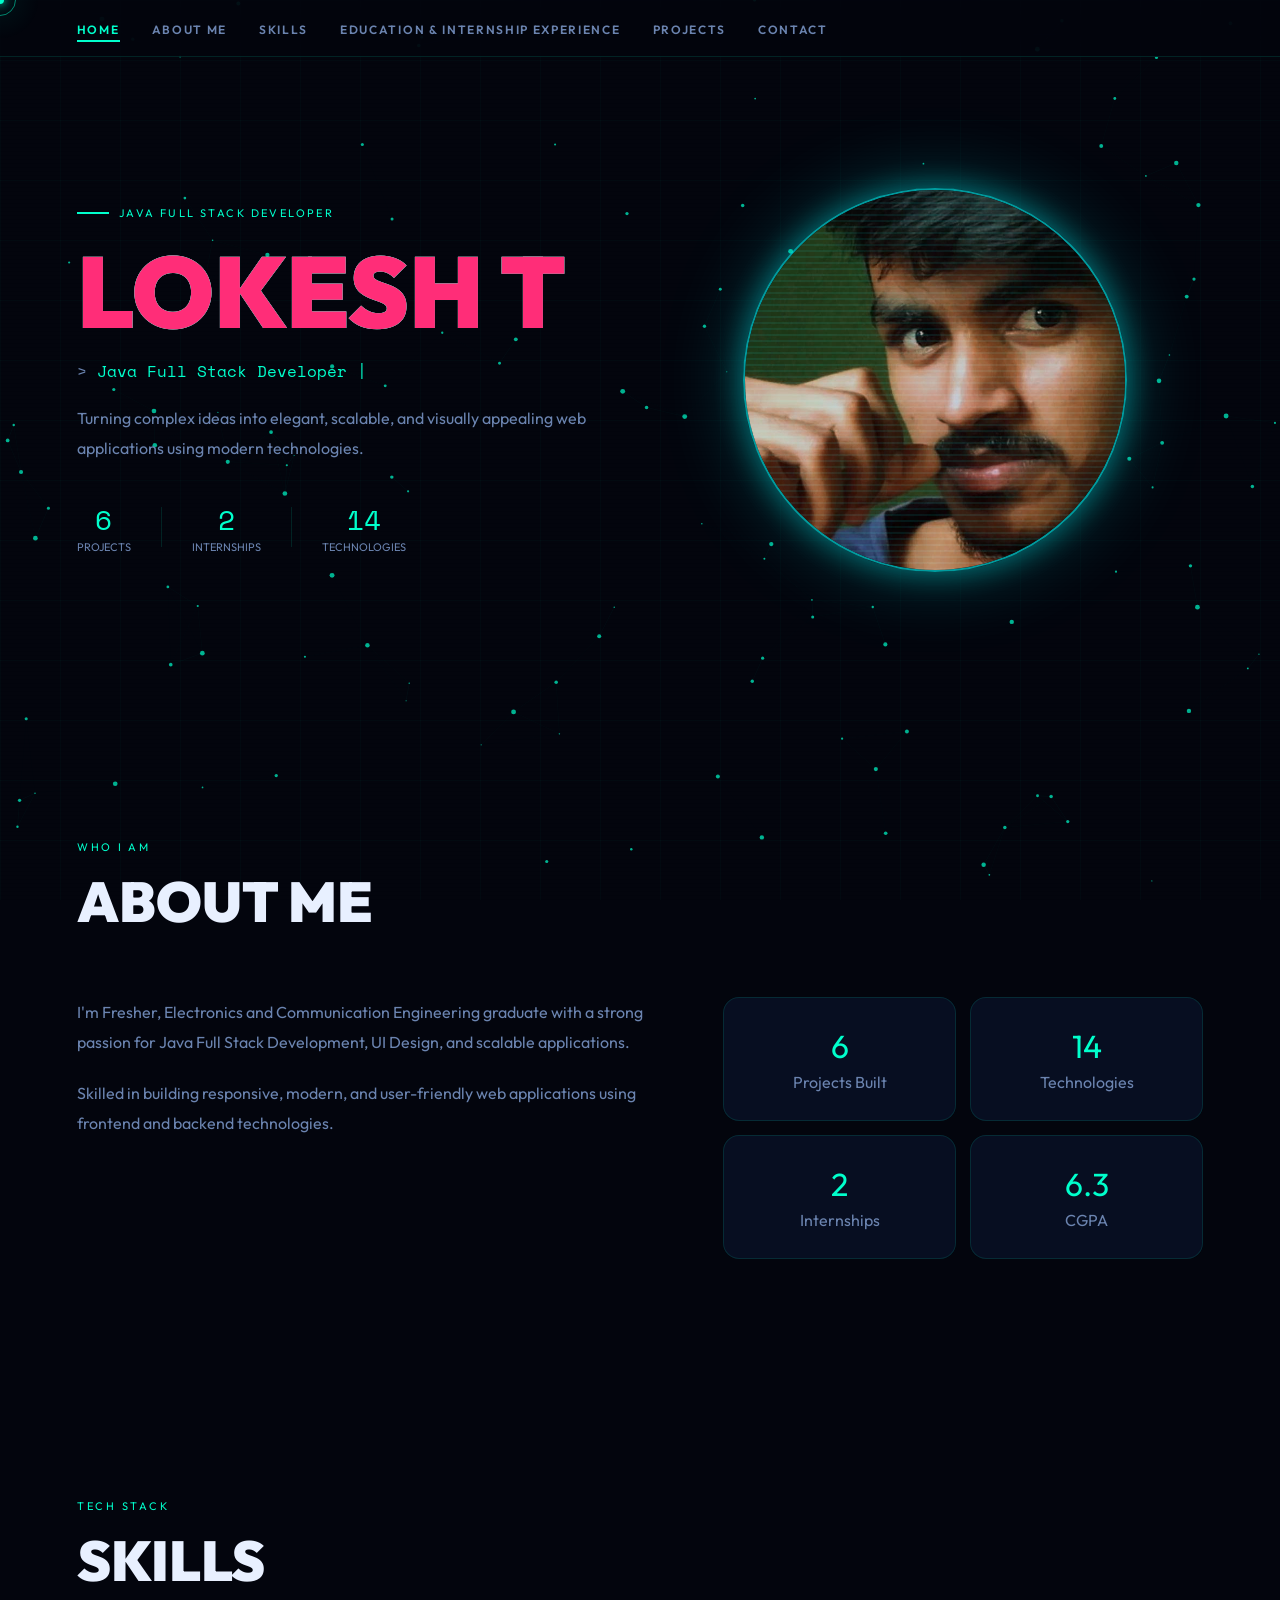
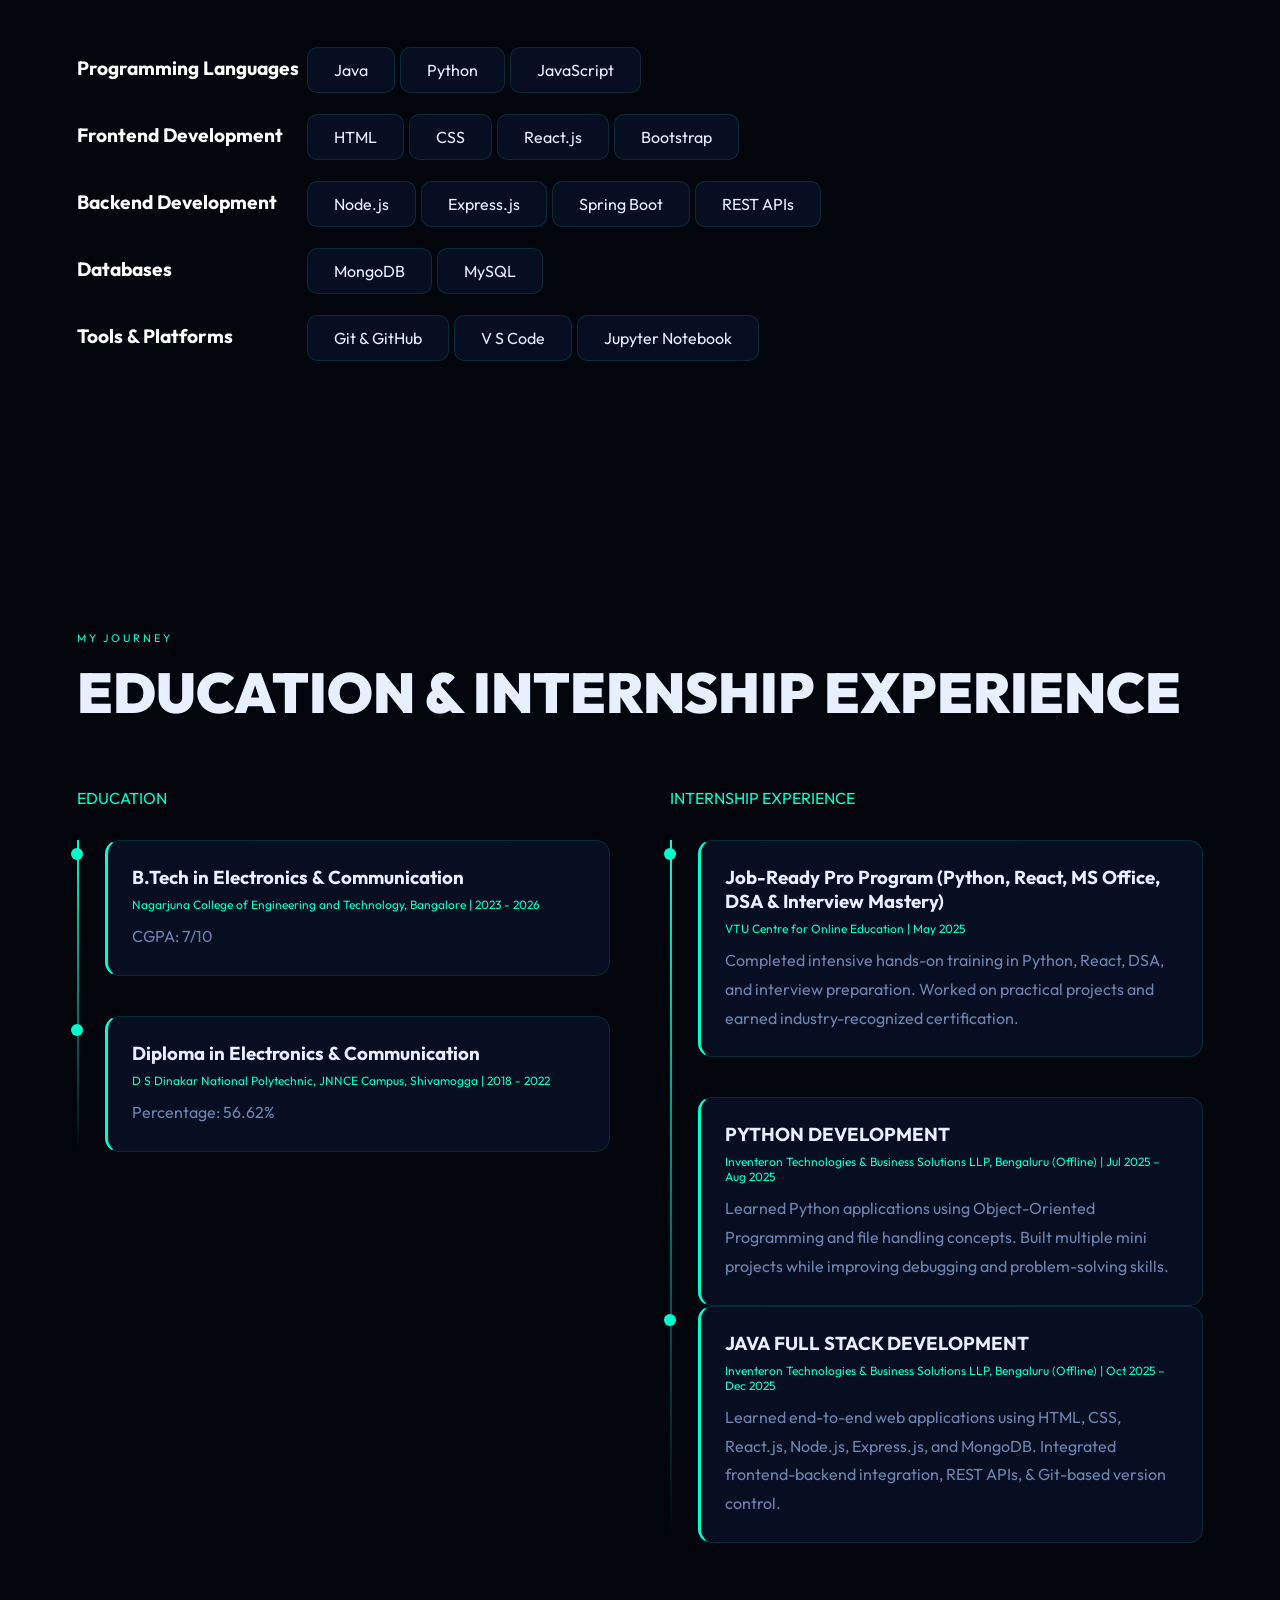
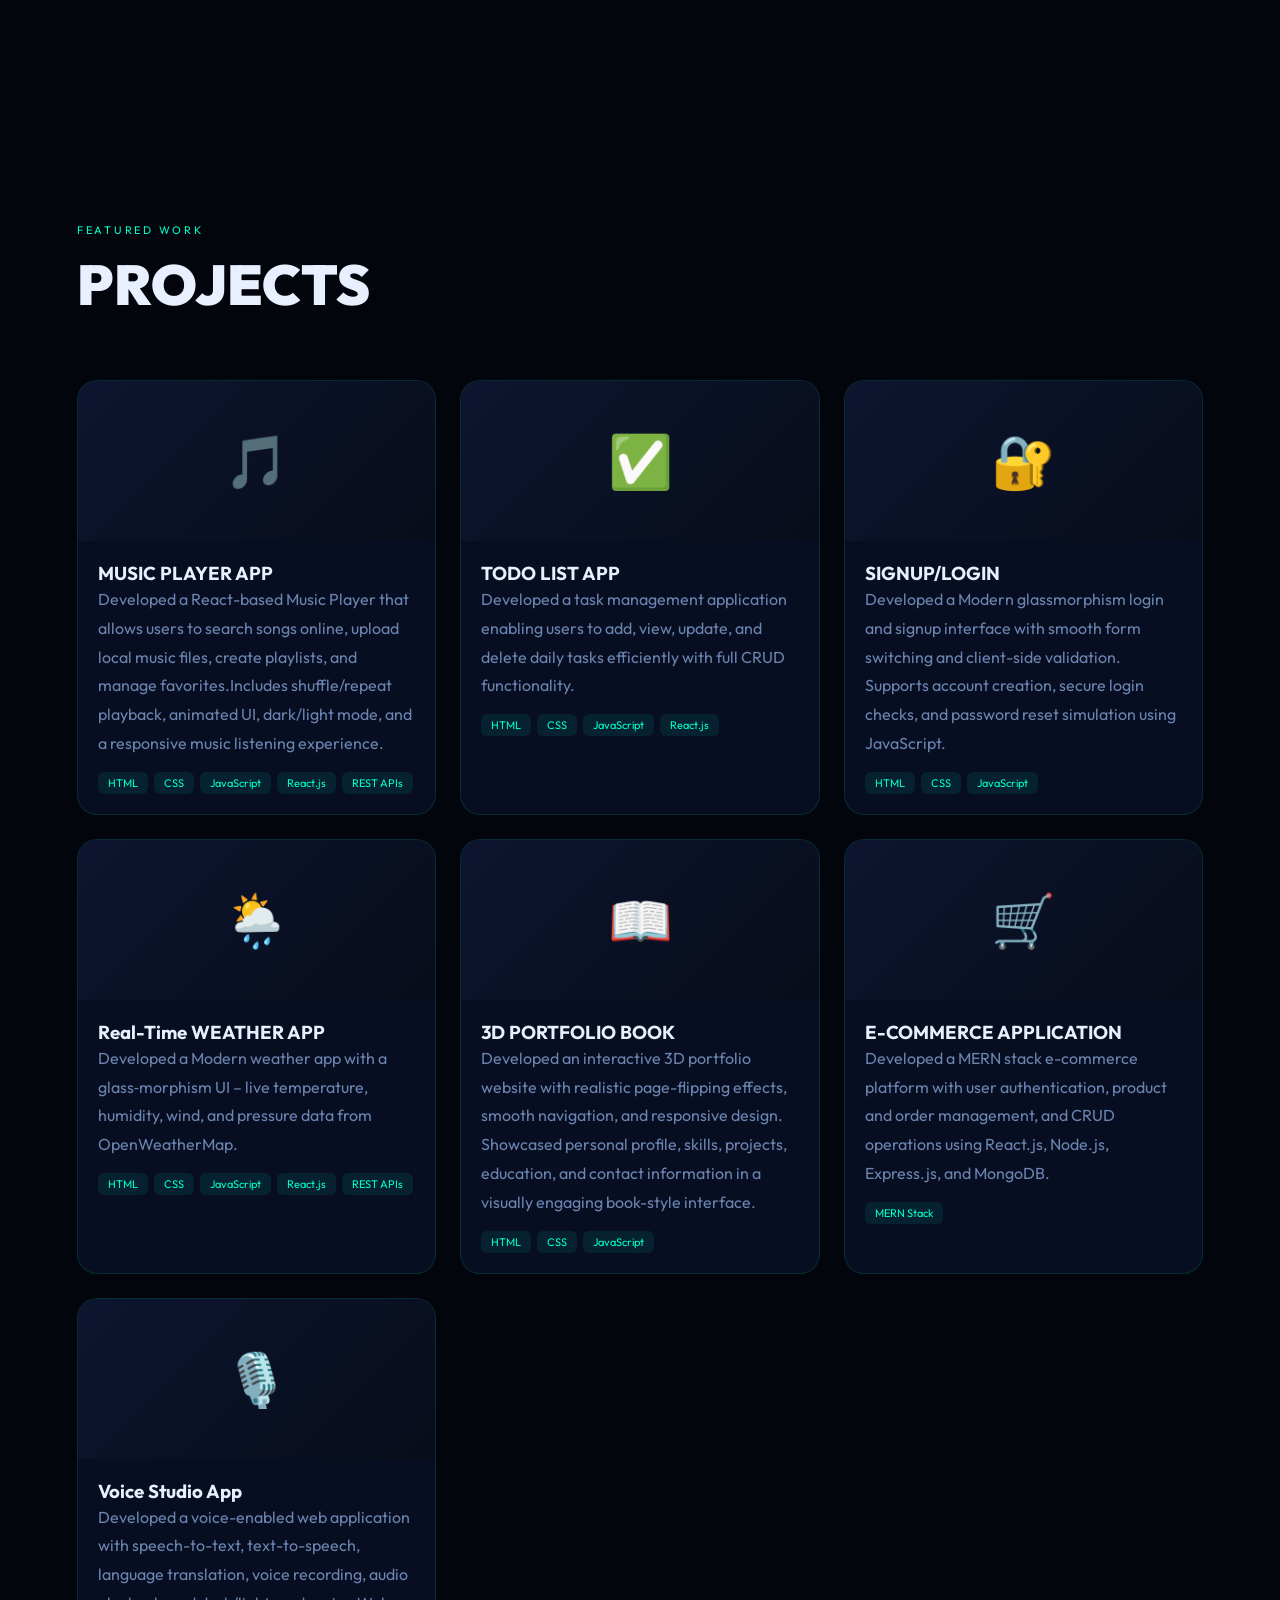
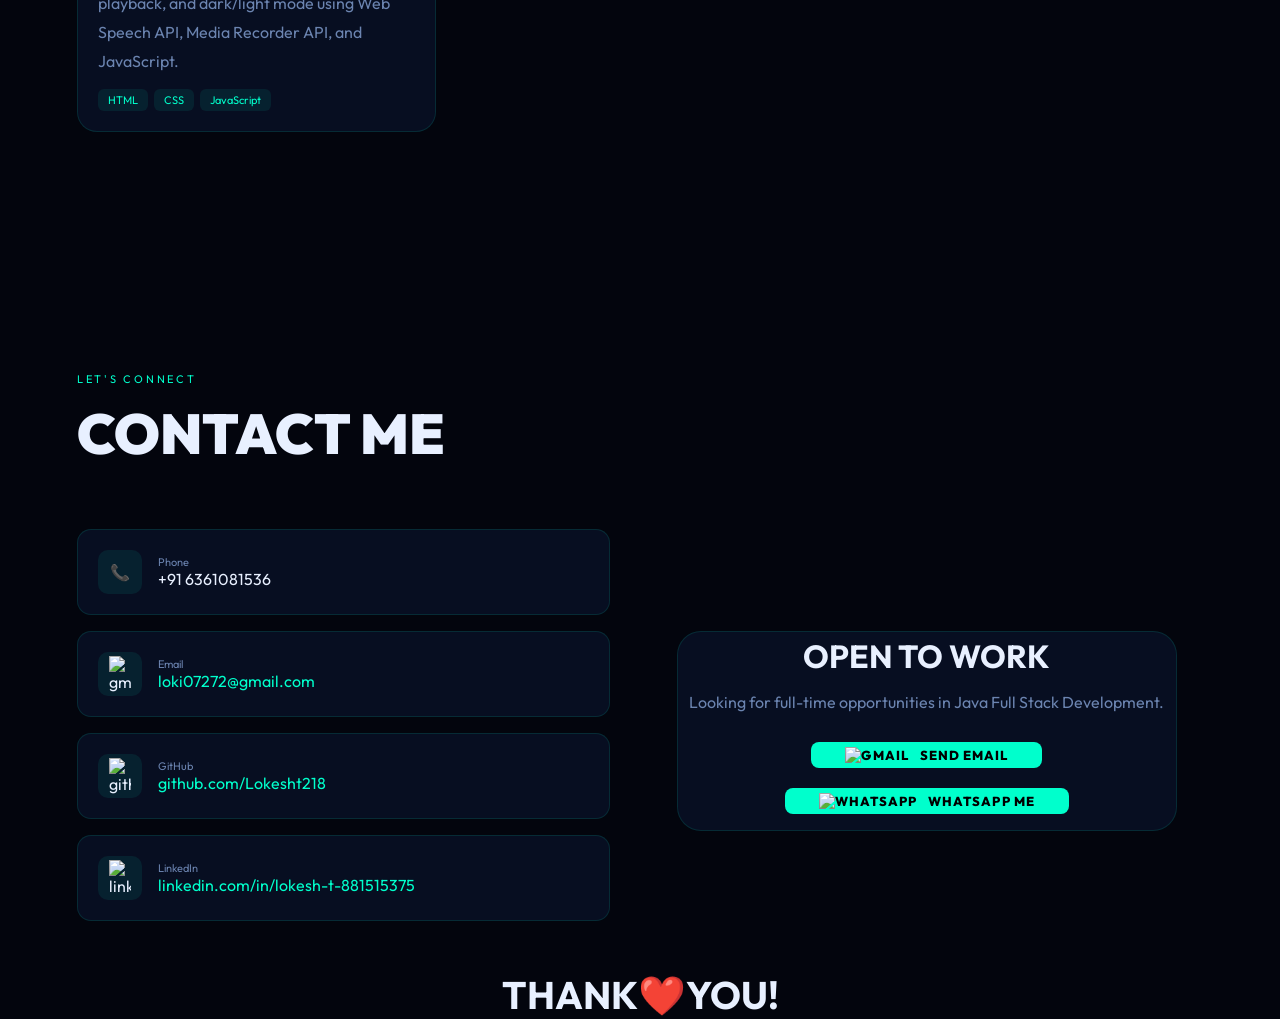
==== index.html @ 81893837 "Add files via upload" ====
<!DOCTYPE html>
<html lang="en">
<head>
  <!-- Google tag (gtag.js) -->
  <script async src="https://www.googletagmanager.com/gtag/js?id=G-Y9SNQ4QQPL"></script>
  <script>
    window.dataLayer = window.dataLayer || [];
    function gtag(){dataLayer.push(arguments);}
    gtag('js', new Date());

    gtag('config', 'G-Y9SNQ4QQPL');
  </script>

  <!-- Your other meta tags, CSS links, etc. -->

  <meta charset="UTF-8" />
  <meta name="viewport" content="width=device-width, initial-scale=1.0"/>
  <title>Lokesh T | Java Full Stack Developer</title>
  <link rel="preconnect" href="https://fonts.googleapis.com">

  <link href="https://fonts.googleapis.com/css2?family=Outfit:wght@300;400;500;600;700;800;900&family=Space+Mono:wght@400;700&display=swap" rel="stylesheet">

  <link rel="stylesheet" href="style.css">
</head>
<body>
  <div id="cd"></div>
  <div id="cr"></div>
  <div id="ca"></div>
  
  <canvas id="bg-canvas"></canvas>
  
  <div class="scanline"></div>
  <div class="hex-grid"></div>

<!-- NAVBAR -->
<nav id="nav">

  <ul>
    <li><a href="#home" class="nav-a active">HOME</a></li>
    <li><a href="#about" class="nav-a">ABOUT ME</a></li>
    <li><a href="#skills" class="nav-a">SKILLS</a></li>
    <li><a href="#experience" class="nav-a">EDUCATION & INTERNSHIP EXPERIENCE</a></li>
    <li><a href="#projects" class="nav-a">PROJECTS</a></li>
    <li><a href="#contact" class="nav-a">CONTACT</a></li>
  </ul>

</nav>

<!-- HERO -->
<section id="home" class="hero">

  <div class="hero-left">

    <div class="hero-tag">
      <span class="tline"></span>
      Java Full Stack Developer
    </div>

    <h1 class="hero-name" id="glitch-name" data-text="LOKESH T">
      LOKESH T
    </h1>

    <div class="hero-role">
      <span style="color:var(--muted)">&gt;</span>
      <span id="typed-role"></span>
      <span class="cblink">|</span>
    </div>

    <p class="hero-desc">
      Turning complex ideas into elegant, scalable, and visually appealing web applications using modern technologies.
    </p>


    <div class="hero-metrics">

      <div class="metric">
        <span class="metric-n" data-target="7">0</span>
        <div class="metric-l">Projects</div>
      </div>

      <div class="metric-div"></div>

      <div class="metric">
        <span class="metric-n" data-target="3">0</span>
        <div class="metric-l">Internships</div>
      </div>

      <div class="metric-div"></div>

      <div class="metric">
        <span class="metric-n" data-target="16">0</span>
        <div class="metric-l">Technologies</div>
      </div>

    </div>

  </div>

  <!-- RIGHT -->
  <div class="hero-right">

    <div class="globe-wrap">

      <div class="profile-orbit">
        <img src="image.png" alt="Lokesh T">
      </div>

      <canvas id="globe-canvas" width="500" height="500"></canvas>

    </div>

  </div>

</section>

<!-- ABOUT -->
<section id="about" class="section reveal">

  <div class="sec-label">WHO I AM</div>

  <h2 class="sec-title">ABOUT ME</h2>

  <div class="about-grid">

    <div class="about-text">

      <p>I'm Fresher, Electronics and Communication Engineering graduate with a strong passion for Java Full Stack Development, UI Design, and scalable applications.</p>

      <p>Skilled in building responsive, modern, and user-friendly web applications using frontend and backend technologies.</p>

    </div>

    <div class="stat-cards">

      <div class="stat-card sc1">
        <div class="sc-n" data-target="7">0</div>
        <div class="sc-l">Projects Built</div>
      </div>

      <div class="stat-card sc2">
        <div class="sc-n" data-target="16">0</div>
        <div class="sc-l">Technologies</div>
      </div>

      <div class="stat-card sc3">
        <div class="sc-n" data-target="3">0</div>
        <div class="sc-l">Internships</div>
      </div>

      <div class="stat-card sc4">
        <div class="sc-n" data-target-float="7.0">0</div>
        <div class="sc-l">CGPA</div>
      </div>

    </div>

  </div>

</section>

<!-- SKILLS -->
<section id="skills" class="section reveal">

  <div class="sec-label">TECH STACK</div>

  <h2 class="sec-title">SKILLS</h2>

  <div class="skills-category">
    <h3>Programming Languages</h3>
    <div class="skills-wrap">
      <div class="skill-pill">Java</div>
      <div class="skill-pill">Python</div>
      <div class="skill-pill">JavaScript</div>
    </div>
  </div>

  <div class="skills-category">
    <h3>Frontend Development</h3>
    <div class="skills-wrap">
      <div class="skill-pill">HTML</div>
      <div class="skill-pill">CSS</div>
      <div class="skill-pill">React.js</div>
      <div class="skill-pill">Bootstrap</div>
    </div>
  </div>

  <div class="skills-category">
    <h3>Backend Development</h3>
    <div class="skills-wrap">
      <div class="skill-pill">Node.js</div>
      <div class="skill-pill">Express.js</div>
      <div class="skill-pill">Spring Boot</div>
      <div class="skill-pill">REST APIs</div>
    </div>
  </div>

  <div class="skills-category">
    <h3>Databases</h3>
    <div class="skills-wrap">
      <div class="skill-pill">MongoDB</div>
      <div class="skill-pill">MySQL</div>
    </div>
  </div>

  <div class="skills-category">
    <h3>Tools & Platforms</h3>
    <div class="skills-wrap">
      <div class="skill-pill">Git & GitHub</div>
      <div class="skill-pill">V S Code</div>
      <div class="skill-pill">Jupyter Notebook</div>
    </div>
  </div>

</section>

<!-- EXPERIENCE -->
<section id="experience" class="section reveal">

  <div class="sec-label">MY JOURNEY</div>

  <h2 class="sec-title">EDUCATION & INTERNSHIP EXPERIENCE</h2>

  <div class="exp-grid">

    <!-- EDUCATION -->
    <div>

      <div class="exp-head">EDUCATION</div>

      <div class="timeline">

        <div class="tl-item">

          <div class="tl-dot"></div>

          <div class="tl-card">
            <h3>B.Tech in Electronics & Communication</h3>

            <div class="tl-meta">
              Nagarjuna College of Engineering and Technology, Bangalore | 2023 - 2026
            </div>

            <p>CGPA: 7/10</p>
          </div>

        </div>

        <div class="tl-item">

          <div class="tl-dot"></div>

          <div class="tl-card">
            <h3>Diploma in Electronics & Communication</h3>

            <div class="tl-meta">
              D S Dinakar National Polytechnic, JNNCE Campus, Shivamogga | 2018 - 2022
            </div>

            <p>Percentage: 56.62%</p>
          </div>

        </div>

      </div>

    </div>

    <!-- INTERNSHIPS -->
     <div>

      <div class="exp-head">INTERNSHIP EXPERIENCE</div>

      <div class="timeline">

        <div class="tl-item">

          <div class="tl-dot"></div>

          <div class="tl-card">

            <h3>Job-Ready Pro Program (Python, React, MS Office, DSA & Interview Mastery)</h3>

            <div class="tl-meta">
              VTU Centre for Online Education | May 2025
            </div>

            <p>Completed intensive hands-on training in Python, React, DSA, and interview preparation. Worked on practical projects and earned industry-recognized certification.</p>

          </div>

        </div>

    <div>

          <div class="tl-card">

            <h3>PYTHON DEVELOPMENT</h3>

            <div class="tl-meta">
              Inventeron Technologies & Business Solutions LLP, Bengaluru (Offline) | Jul 2025 – Aug 2025
            </div>

            <p>Learned Python applications using Object-Oriented Programming and file handling concepts. Built multiple mini projects while improving debugging and problem-solving skills.</p>

          </div>

        </div>

        <div class="tl-item">

          <div class="tl-dot"></div>

          <div class="tl-card">

            <h3>JAVA FULL STACK DEVELOPMENT</h3>

            <div class="tl-meta">
              Inventeron Technologies & Business Solutions LLP, Bengaluru (Offline) | Oct 2025 – Dec 2025 
            </div>

            <p>Learned end-to-end web applications using HTML, CSS, React.js, Node.js, Express.js, and MongoDB. Integrated frontend-backend integration, REST APIs, & Git-based version control.</p>

          </div>

        </div>

      </div>

    </div>

  </div>

</section>

<!-- PROJECTS -->
<section id="projects" class="section reveal">

  <div class="sec-label">FEATURED WORK</div>

  <h2 class="sec-title">PROJECTS</h2>

  <div class="projects-grid">

    <!-- ADD THESE PROJECT CARDS INSIDE .projects-grid -->

<div class="proj-card">

  <div class="proj-top">
    <span>🎵</span>
  </div>

  <div class="proj-body">

    <h3>MUSIC PLAYER APP</h3>

    <p>Developed a React-based Music Player that allows users to search songs online, upload local music files, create playlists, and manage favorites.Includes shuffle/repeat playback, animated UI, dark/light mode, and a responsive music listening experience.</p>

    <div class="proj-tags">
      <span>HTML</span>
      <span>CSS</span>
      <span>JavaScript</span>
      <span>React.js</span>
      <span>REST APIs</span>
    </div>

  </div>

</div>

<div class="proj-card">

  <div class="proj-top">
    <span>✅</span>
  </div>

  <div class="proj-body">

    <h3>TODO LIST APP</h3>

    <p>Developed a task management application enabling users to add, view, update, and delete daily tasks efficiently with full CRUD functionality.</p>

    <div class="proj-tags">
      <span>HTML</span>
      <span>CSS</span>
      <span>JavaScript</span>
      <span>React.js</span>
    </div>

  </div>

</div>

<div class="proj-card">

  <div class="proj-top">
    <span>🔐</span>
  </div>

  <div class="proj-body">

    <h3>SIGNUP/LOGIN</h3>

    <p>Developed a Modern glassmorphism login and signup interface with smooth form switching and client-side validation. Supports account creation, secure login checks, and password reset simulation using JavaScript.</p>

    <div class="proj-tags">
      <span>HTML</span>
      <span>CSS</span>
      <span>JavaScript</span>
    </div>

  </div>

</div>

<div class="proj-card">

  <div class="proj-top">
    <span>🌦️</span>
  </div>

  <div class="proj-body">

    <h3>Real-Time WEATHER APP</h3>

    <p>Developed a Modern weather app with a glass‑morphism UI – live temperature, humidity, wind, and pressure data from OpenWeatherMap.</p>

    <div class="proj-tags">
      <span>HTML</span>
      <span>CSS</span>
      <span>JavaScript</span>
      <span>React.js</span>
      <span>REST APIs</span>
    </div>

  </div>

</div>

  
    <div class="proj-card">

      <div class="proj-top">
        <span>📖</span>
      </div>

      <div class="proj-body">

        <h3>3D PORTFOLIO BOOK</h3>

        <p>
          Developed an interactive 3D portfolio website with realistic page-flipping effects, smooth navigation, and responsive design. Showcased personal profile, skills, projects, education, and contact information in a visually engaging book-style interface.
        </p>

        <div class="proj-tags">
          <span>HTML</span>
          <span>CSS</span>
          <span>JavaScript</span>
        </div>

      </div>

    </div>
    

    <div class="proj-card">

      <div class="proj-top">
        <span>🛒</span>
      </div>

      <div class="proj-body">

        <h3>E-COMMERCE APPLICATION</h3>

        <p>
          Developed a MERN stack e-commerce platform with user authentication, product and order management, and CRUD operations using React.js, Node.js, Express.js, and MongoDB.
        </p>

        <div class="proj-tags">
          <span>MERN Stack</span>

        </div>

      </div>

  </div>
  
    <div class="proj-card">

      <div class="proj-top">
        <span>🎙️</span>
      </div>

      <div class="proj-body">

        <h3>Voice Studio App</h3>

        <p>Developed a voice-enabled web application with speech-to-text, text-to-speech, language translation, voice recording, audio playback, and dark/light mode using Web Speech API, Media Recorder API, and JavaScript.</p>

        <div class="proj-tags">
          <span>HTML</span>
          <span>CSS</span>
          <span>JavaScript</span>
        </div>

      </div>

    </div>

  </div>

</section>

<!-- CONTACT -->
<section id="contact" class="section reveal">

  <div class="sec-label">LET'S CONNECT</div>

  <h2 class="sec-title">CONTACT ME</h2>

  <div class="contact-grid">

    <div class="contact-list">

      <div class="contact-item">

        <div class="ci-icon">📞</div>

        <div>
          <div class="ci-lbl">Phone</div>
          <div class="ci-val">+91 6361081536</div>
        </div>

      </div>

      <div class="contact-item">

        <div class="ci-icon">
          <img src="https://cdn-icons-png.flaticon.com/512/732/732200.png" alt="gmail" width="22">
        </div>

        <div>
          <div class="ci-lbl">Email</div>

          <div class="ci-val">
            <a href="mailto:loki07272@gmail.com">loki07272@gmail.com</a>
          </div>
        </div>

      </div>

      <div class="contact-item">

        <div class="ci-icon">
          <img src="https://cdn-icons-png.flaticon.com/512/25/25231.png" alt="github" width="22">
        </div>

        <div>
          <div class="ci-lbl">GitHub</div>

          <div class="ci-val">
            <a href="https://github.com/Lokesht218" target="_blank">github.com/Lokesht218</a>
          </div>
        </div>

      </div>

      <div class="contact-item">

        <div class="ci-icon">
          <img src="https://cdn-icons-png.flaticon.com/512/174/174857.png" alt="linkedin" width="22">
        </div>

        <div>
          <div class="ci-lbl">LinkedIn</div>

          <div class="ci-val">
            <a href="https://linkedin.com/in/lokesh-t-881515375" target="_blank">linkedin.com/in/lokesh-t-881515375</a>
          </div>
        </div>

      </div>

    </div>

  </div>

  <div class="contact-cta">

  <div class="cta-glow"></div>

  <h3>OPEN TO WORK</h3>

  <p>
    Looking for full-time opportunities in Java Full Stack Development.
  </p>

  <div class="contact-buttons">

  <a href="mailto:loki07272@gmail.com" class="btn-main magnetic">
    <img src="https://cdn-icons-png.flaticon.com/512/732/732200.png" 
    alt="gmail" width="20" style="margin-right:8px;">
    Send Email
  </a>

  <a href="https://wa.me/916361081536" target="_blank" class="btn-main magnetic">
    <img src="https://cdn-icons-png.flaticon.com/512/733/733585.png" 
    alt="whatsapp" width="20" style="margin-right:8px;">
    WhatsApp Me
  </a>
  </div>

</div>

</section>
<br>

<h1 style="text-align: center;"><p><b><big>THANK❤️YOU!</big></b></p></h1>

<script src="script.js"></script>

</body>
</html>
---- style.css ----
:root{
  --mint:#00ffcc;
  --violet:#7b2fff;
  --pink:#ff2d78;
  --cyan:#00e5ff;
  --gold:#ffd700;

  --bg:#03050d;
  --bg2:#070d1a;
  --bg3:#0d1530;

  --text:#e8f0ff;
  --muted:#6b84b0;

  --card:rgba(10,18,40,0.75);
  --border:rgba(0,255,204,0.12);
}

*{
  margin:0;
  padding:0;
  box-sizing:border-box;
}

html{
  scroll-behavior:smooth;
}

body{
  font-family:'Outfit',sans-serif;
  background:var(--bg);
  color:var(--text);
  overflow-x:hidden;
  cursor:none;
}

/* =========================
   CUSTOM CURSOR
========================= */

#cd,
#cr,
#ca{
  position:fixed;
  border-radius:50%;
  pointer-events:none;
  z-index:9999;
  transform:translate(-50%,-50%);
}

#cd{
  width:8px;
  height:8px;
  background:var(--mint);
  box-shadow:0 0 10px var(--mint);
  transition:.2s;
}

#cr{
  width:32px;
  height:32px;
  border:1.5px solid rgba(0,255,204,.5);
  transition:.25s;
}

#ca{
  width:80px;
  height:80px;
  background:radial-gradient(circle,rgba(0,255,204,.06),transparent 70%);
}

/* =========================
   BACKGROUND
========================= */

#bg-canvas{
  position:fixed;
  inset:0;
  width:100%;
  height:100%;
  pointer-events:none;
  z-index:0;
}

.scanline{
  position:fixed;
  inset:0;
  pointer-events:none;
  z-index:1;

  background:
  repeating-linear-gradient(
    to bottom,
    transparent 0px,
    transparent 3px,
    rgba(0,0,0,.03) 3px,
    rgba(0,0,0,.03) 4px
  );
}

.hex-grid{
  position:fixed;
  inset:0;
  pointer-events:none;
  z-index:0;
  background-image:
  linear-gradient(rgba(0,255,204,.025) 1px,transparent 1px),
  linear-gradient(90deg,rgba(0,255,204,.025) 1px,transparent 1px);
  background-size:60px 60px;
}

/* =========================
   NAVBAR
========================= */

nav{
  position:fixed;
  top:0;
  width:100%;
  display:flex;
  justify-content:space-between;
  align-items:center;
  padding:18px 6%;
  background:rgba(3,5,13,.85);
  backdrop-filter:blur(24px);
  border-bottom:1px solid var(--border);
  z-index:1000;
}

.nav-logo{
  font-family:'Space Mono',monospace;
  font-size:22px;
  font-weight:700;
  color:var(--mint);
}

.logo-dot{
  color:var(--pink);
}

nav ul{
  display:flex;
  list-style:none;
  gap:32px;
}

.nav-a{
  text-decoration:none;
  color:var(--muted);
  font-size:12px;
  font-weight:600;
  letter-spacing:.14em;
  text-transform:uppercase;
  position:relative;
  transition:.3s;
}

.nav-a::after{
  content:'';
  position:absolute;
  left:0;
  bottom:-5px;
  width:0;
  height:2px;
  background:var(--mint);
  transition:.3s;
}

.nav-a:hover,
.nav-a.active{
  color:var(--mint);
}

.nav-a:hover::after,
.nav-a.active::after{
  width:100%;
}

.nav-status{
  display:flex;
  align-items:center;
  gap:8px;
  color:var(--muted);
  font-size:12px;
}

.sdot{
  width:8px;
  height:8px;
  border-radius:50%;
  background:var(--mint);
  box-shadow:0 0 10px var(--mint);
  animation:blink 2s infinite;
}

/* =========================
   HERO SECTION
========================= */

.hero{
  min-height:50vh;
  display:flex;
  align-items:center;
  justify-content:space-between;
  gap:30px;
  padding:120px 6% 80px;
  position:relative;
  z-index:1;
}

.hero-left{
  flex:1;
}

.hero-tag{
  display:flex;
  align-items:center;
  gap:10px;
  color:var(--mint);
  margin-bottom:24px;
  font-size:11px;
  letter-spacing:.22em;
  text-transform:uppercase;
}

.tline{
  width:32px;
  height:2px;
  background:var(--mint);
}

.hero-name{
  font-size:clamp(52px,8vw,100px);
  font-weight:900;
  line-height:.95;
  color:#fff;
  position:relative;
}

.hero-name::before,
.hero-name::after{
  content:attr(data-text);
  position:absolute;
  inset:0;
}

.hero-name::before{
  color:var(--mint);
  animation:glitch1 4s infinite;
}

.hero-name::after{
  color:var(--pink);
  animation:glitch2 4s infinite;
}

.hero-role{
  margin:20px 0;
  color:var(--mint);
  font-family:'Space Mono',monospace;
}

.hero-desc{
  max-width:520px;
  color:var(--muted);
  line-height:1.9;
  margin-bottom:36px;
}

.hero-btns{
  display:flex;
  gap:16px;
  margin-bottom:48px;
}

.btn-main,
.btn-ghost{
  padding:5px 34px;
  border-radius:8px;
  text-decoration:none;
  text-transform:uppercase;
  letter-spacing:.08em;
  font-size:13px;
  transition:.3s;
}

.btn-main{
  background:var(--mint);
  color:#000;
  font-weight:800;
}

.btn-main:hover{
  transform:translateY(-4px);
  box-shadow:0 10px 30px rgba(0,255,204,.35);
}

.btn-ghost{
  border:1.5px solid rgba(0,255,204,.35);
  color:var(--mint);
}

.btn-ghost:hover{
  background:rgba(0,255,204,.08);
  transform:translateY(-4px);
}

/* =========================
   METRICS
========================= */

.hero-metrics{
  display:flex;
  align-items:center;
  gap:30px;
}

.metric{
  text-align:center;
}

.metric-n{
  font-size:28px;
  font-family:'Space Mono',monospace;
  color:var(--mint);
}

.metric-plus{
  color:var(--pink);
}

.metric-l{
  font-size:11px;
  color:var(--muted);
  text-transform:uppercase;
}

.metric-div{
  width:1px;
  height:40px;
  background:var(--border);
}

/* =========================
   HERO RIGHT
========================= */

.hero-right{
  flex:0 0 auto;
  display:flex;
  align-items:center;
  justify-content:center;
}

.globe-wrap{
  position:relative;
  width:520px;
  height:520px;
  display:flex;
  align-items:center;
  justify-content:center;
}

/* =========================
   PROFILE IMAGE
========================= */

.profile-orbit{
  position:relative;
  padding:190px;
  margin-left: 534px;
  margin-right:50px;
  width:350px;
  height:350px;
  border-radius:50%;
  overflow:hidden;
  display:flex;
  border:2px solid rgba(0,255,255,.6);

  box-shadow:
    0 0 30px rgba(0,255,255,.4),
    0 0 80px rgba(0,255,255,.25),
    inset 0 0 50px rgba(0,255,255,.15);

  z-index:5;

  animation:pulseGlow 10s ease-in-out infinite;
}

.profile-orbit img{
  width:500px;
  height:500px;
  margin-top:-250px;
  margin-bottom:-50px;
  margin-left:-190px;
  margin-right:-200px;
  object-fit:cover;
  object-position:center top;
  border-radius:50%;

  filter:
    contrast(1.08)
    brightness(.99)
    saturate(1.1);

  transition:transform .8s ease;
}

.profile-orbit:hover img{
  transform:scale(1.08);
}

.profile-orbit::before{
  content:'';
  position:absolute;
  inset:-20px;
  border-radius:50%;

  background:
  radial-gradient(circle,
  rgba(0,255,255,.35),
  transparent 70%);

  z-index:-1;

  animation:pulseGlow 4s ease-in-out infinite;
}

.profile-orbit::after{
  content:'';
  position:absolute;
  inset:0;
  border-radius:50%;

  background:
  repeating-linear-gradient(
    to bottom,
    rgba(0,255,255,.08) 0px,
    rgba(0,255,255,.08) 2px,
    transparent 2px,
    transparent 6px
  );

  mix-blend-mode:screen;
  pointer-events:none;
}

/* =========================
   SECTION
========================= */

.section{
  padding:120px 6%;
  position:relative;
  z-index:1;
}

.sec-label{
  color:var(--mint);
  font-size:11px;
  letter-spacing:.25em;
  margin-bottom:12px;
}

.sec-title{
  font-size:clamp(32px,5vw,56px);
  font-weight:900;
  margin-bottom:60px;
}

/* =========================
   ABOUT
========================= */

.about-grid{
  display:grid;
  grid-template-columns:1.2fr 1fr;
  gap:70px;
}

.about-text p{
  color:var(--muted);
  line-height:1.9;
  margin-bottom:20px;
}

.about-chips{
  display:flex;
  flex-wrap:wrap;
  gap:10px;
}

.chip{
  padding:8px 20px;
  border-radius:100px;
  background:rgba(0,255,204,.07);
  border:1px solid rgba(0,255,204,.2);
  color:var(--mint);
}

/* =========================
   STAT CARDS
========================= */

.stat-cards{
  display:grid;
  grid-template-columns:1fr 1fr;
  gap:14px;
}

.stat-card{
  background:var(--card);
  border:1px solid var(--border);
  border-radius:16px;
  padding:28px;
  text-align:center;
  backdrop-filter:blur(12px);
}

.sc-n{
  font-size:32px;
  color:var(--mint);
}

.sc-l{
  color:var(--muted);
  margin-top:6px;
}

/* =========================
   SKILLS
========================= */

.skills-wrap{
  display:flex;
  flex-wrap:wrap;
  gap:5px;
  margin-top: -45px;
  margin-left: 230px;
}

.skill-pill{
  padding:12px 26px;
  background:var(--card);
  border:1px solid var(--border);
  border-radius:10px;
  transition:.3s;
}

.skill-pill:hover{
  transform:translateY(-5px);
  color:var(--mint);
}

.skills-category {
  margin-bottom: 30px;
}

.skills-category h3 {
  margin-bottom: 12px;
  color: #fff;
  font-size: 1.2rem;
}

/* =========================
   EXPERIENCE
========================= */

.exp-grid{
  display:grid;
  grid-template-columns:1fr 1fr;
  gap:60px;
}

.exp-head{
  color:var(--mint);
  margin-bottom:32px;
}

.timeline{
  position:relative;
  padding-left:28px;
}

.timeline::before{
  content:'';
  position:absolute;
  left:0;
  top:0;
  width:2px;
  height:100%;
  background:linear-gradient(var(--mint),transparent);
}

.tl-item{
  position:relative;
  margin-bottom:40px;
}

.tl-dot{
  position:absolute;
  left:-34px;
  top:8px;
  width:12px;
  height:12px;
  border-radius:50%;
  background:var(--mint);
}

.tl-card{
  background:var(--card);
  border:1px solid var(--border);
  border-left:3px solid var(--mint);
  border-radius:14px;
  padding:24px;
}

.tl-card h3{
  margin-bottom:8px;
}

.tl-meta{
  color:var(--mint);
  font-size:12px;
  margin-bottom:10px;
}

.tl-card p{
  color:var(--muted);
  line-height:1.8;
}

/* =========================
   PROJECTS
========================= */

.projects-grid{
  display:grid;
  grid-template-columns:repeat(auto-fill,minmax(290px,1fr));
  gap:24px;
}

.proj-card{
  background:var(--card);
  border:1px solid var(--border);
  border-radius:20px;
  overflow:hidden;
  transition:.4s;
}

.proj-card:hover{
  transform:translateY(-10px);
}

.proj-top{
  height:160px;
  display:flex;
  align-items:center;
  justify-content:center;
  font-size:52px;
  background:linear-gradient(135deg,var(--bg3),var(--bg2));
}

.proj-body{
  padding:20px;
}

.proj-body p{
  color:var(--muted);
  line-height:1.8;
}

.proj-tags{
  display:flex;
  flex-wrap:wrap;
  gap:6px;
  margin-top:14px;
}

.proj-tags span{
  padding:4px 10px;
  border-radius:6px;
  background:rgba(0,255,204,.08);
  color:var(--mint);
  font-size:11px;
}

/* =========================
   CONTACT
========================= */

.contact-grid{
  display:grid;
  grid-template-columns:1fr 1fr;
  gap:60px;
}

.contact-list{
  display:flex;
  flex-direction:column;
  gap:16px;
}

.contact-item{
  display:flex;
  align-items:center;
  gap:16px;
  background:var(--card);
  border:1px solid var(--border);
  border-radius:14px;
  padding:20px;
}

.contact-buttons{
  display:flex;
  gap:20px;
  justify-content:center;
  flex-wrap:wrap;
  margin-top:25px;
}

.ci-icon{
  width:44px;
  height:44px;
  display:flex;
  align-items:center;
  justify-content:center;
  border-radius:10px;
  background:rgba(0,255,204,.08);
}

.ci-lbl{
  color:var(--muted);
  font-size:11px;
}

.ci-val a{
  color:var(--mint);
  text-decoration:none;
}

.contact-cta{
  background:var(--card);
  border: 1px solid var(--border);
  border-radius:24px;
  margin-top: -290px;
  margin-left: 600px;
  padding: 4px;
  width: 500px;
  height: 200px;
  text-align: center;
}

.contact-cta h3{
  font-size:32px;
  margin-bottom:12px;
}

.contact-cta p{
  color:var(--muted);
  line-height:1.8;
}

/* =========================
   FOOTER
========================= */

footer{
  text-align:center;
  padding:40px;
  border-top:1px solid var(--border);
  color:var(--muted);
}

/* =========================
   REVEAL
========================= */

.reveal{
  opacity:0;
  transform:translateY(36px);
  transition:.8s;
}

.reveal.visible{
  opacity:1;
  transform:translateY(0);
}

/* =========================
   ANIMATIONS
========================= */

@keyframes blink{
  0%,100%{
    opacity:1;
  }

  50%{
    opacity:.3;
  }
}

@keyframes glitch1{
  0%,90%,100%{
    transform:translate(0);
  }

  92%{
    transform:translate(-3px,1px);
  }

  96%{
    transform:translate(2px,-2px);
  }
}

@keyframes glitch2{
  0%,90%,100%{
    transform:translate(0);
  }

  92%{
    transform:translate(3px,-1px);
  }

  96%{
    transform:translate(-2px,2px);
  }
}

@keyframes pulseGlow{
  0%,100%{
    transform:scale(1);
    opacity:.85;
  }

  50%{
    transform:scale(1.05);
    opacity:1;
  }
}

@keyframes spin1{
  from{
    transform:translate(-50%,-50%) rotate(0deg);
  }

  to{
    transform:translate(-50%,-50%) rotate(360deg);
  }
}

@keyframes spin2{
  from{
    transform:translate(-50%,-50%) rotate(360deg);
  }

  to{
    transform:translate(-50%,-50%) rotate(0deg);
  }
}

@keyframes floatB{
  0%,100%{
    transform:translateY(0);
  }

  50%{
    transform:translateY(-10px);
  }
}

/* =========================
   RESPONSIVE
========================= */

@media(max-width:1000px){

  nav ul{
    display:none;
  }

  .hero{
    flex-direction:column;
    text-align:center;
  }

  .hero-btns,
  .hero-metrics{
    justify-content:center;
  }

  .about-grid,
  .exp-grid,
  .contact-grid{
    grid-template-columns:1fr;
  }

  .globe-wrap{
    width:380px;
    height:380px;
  }

  .profile-orbit{
    width:280px;
    height:280px;
  }

  .r1{
    width:330px;
    height:330px;
  }

  .r2{
    width:380px;
    height:380px;
  }

  .r3{
    width:430px;
    height:430px;
  }

}

@media(max-width:600px){

  .hero{
    padding-top:140px;
  }

  .hero-name{
    font-size:54px;
  }

  .globe-wrap{
    width:300px;
    height:300px;
  }

  .profile-orbit{
    width:220px;
    height:220px;
  }

  .r1{
    width:260px;
    height:260px;
  }

  .r2{
    width:310px;
    height:310px;
  }

  .r3{
    width:350px;
    height:350px;
  }

  .globe-badge{
    font-size:10px;
    padding:6px 12px;
  }

}
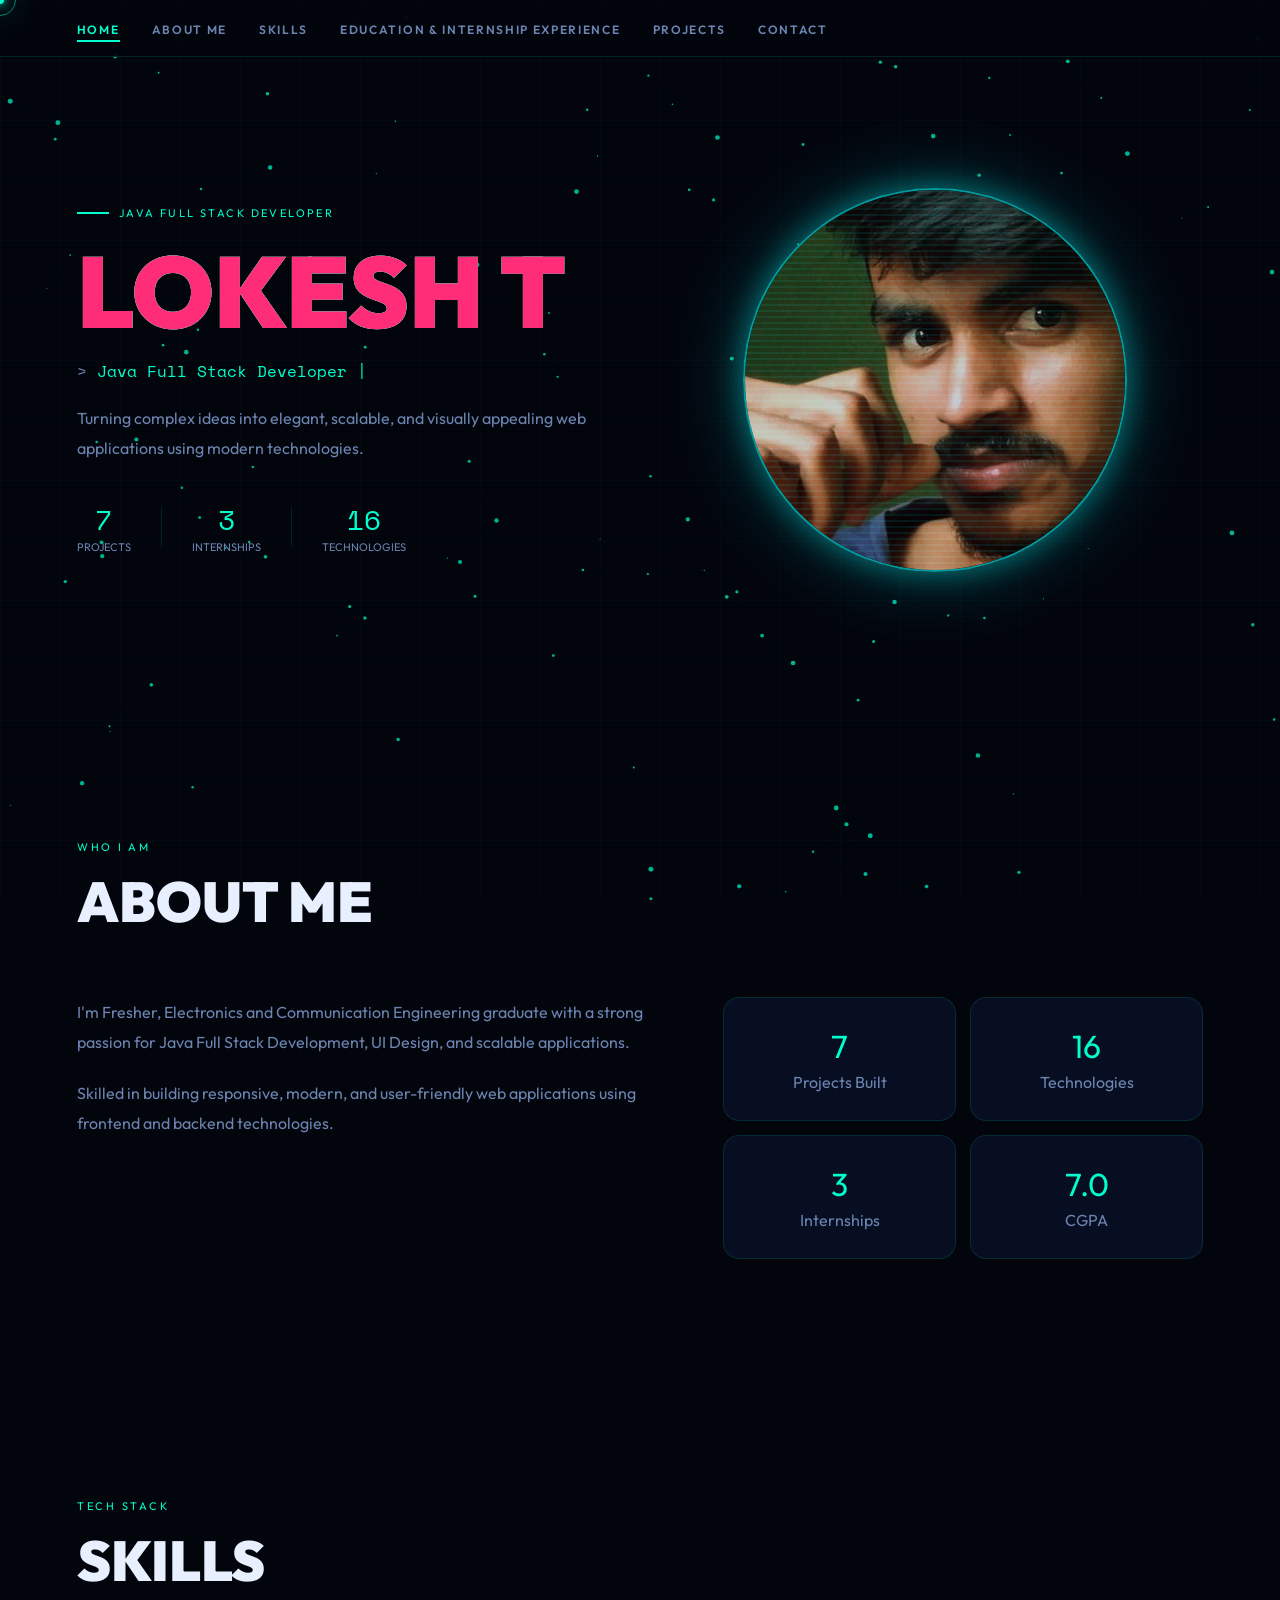
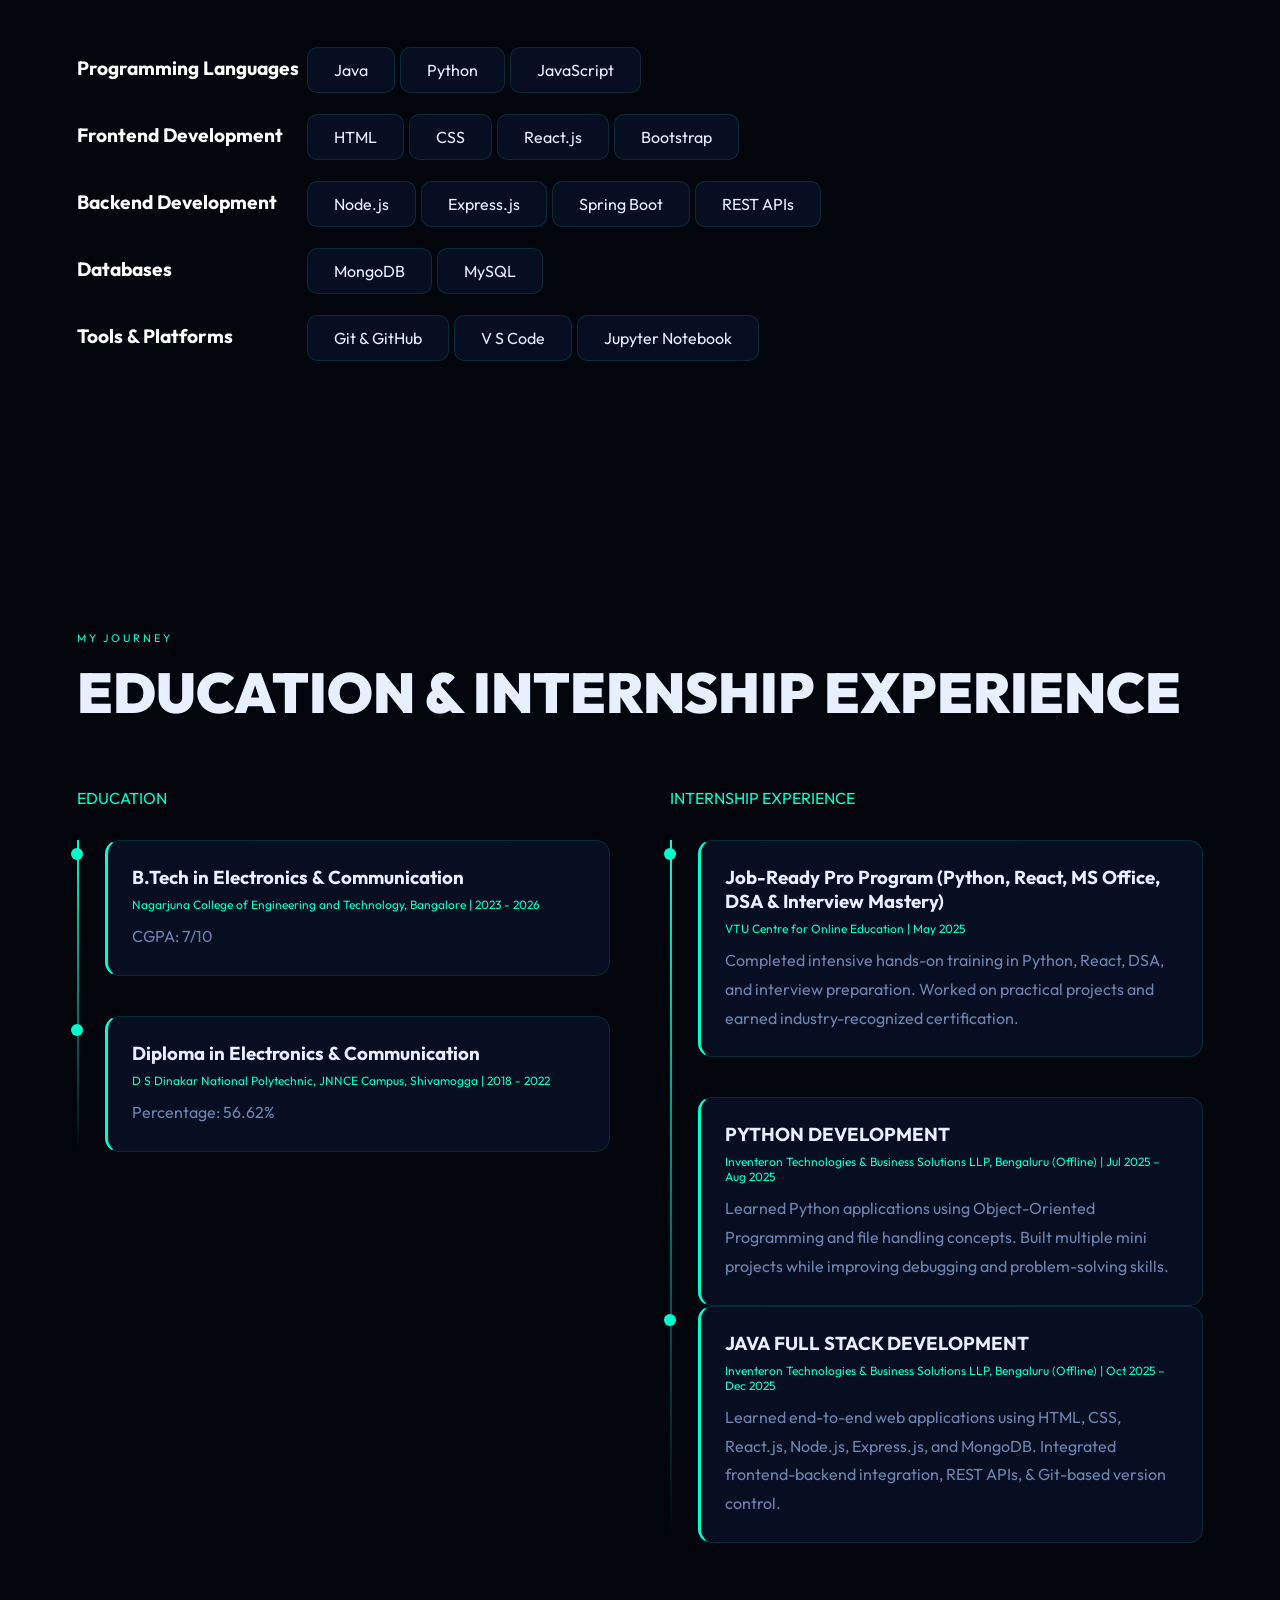
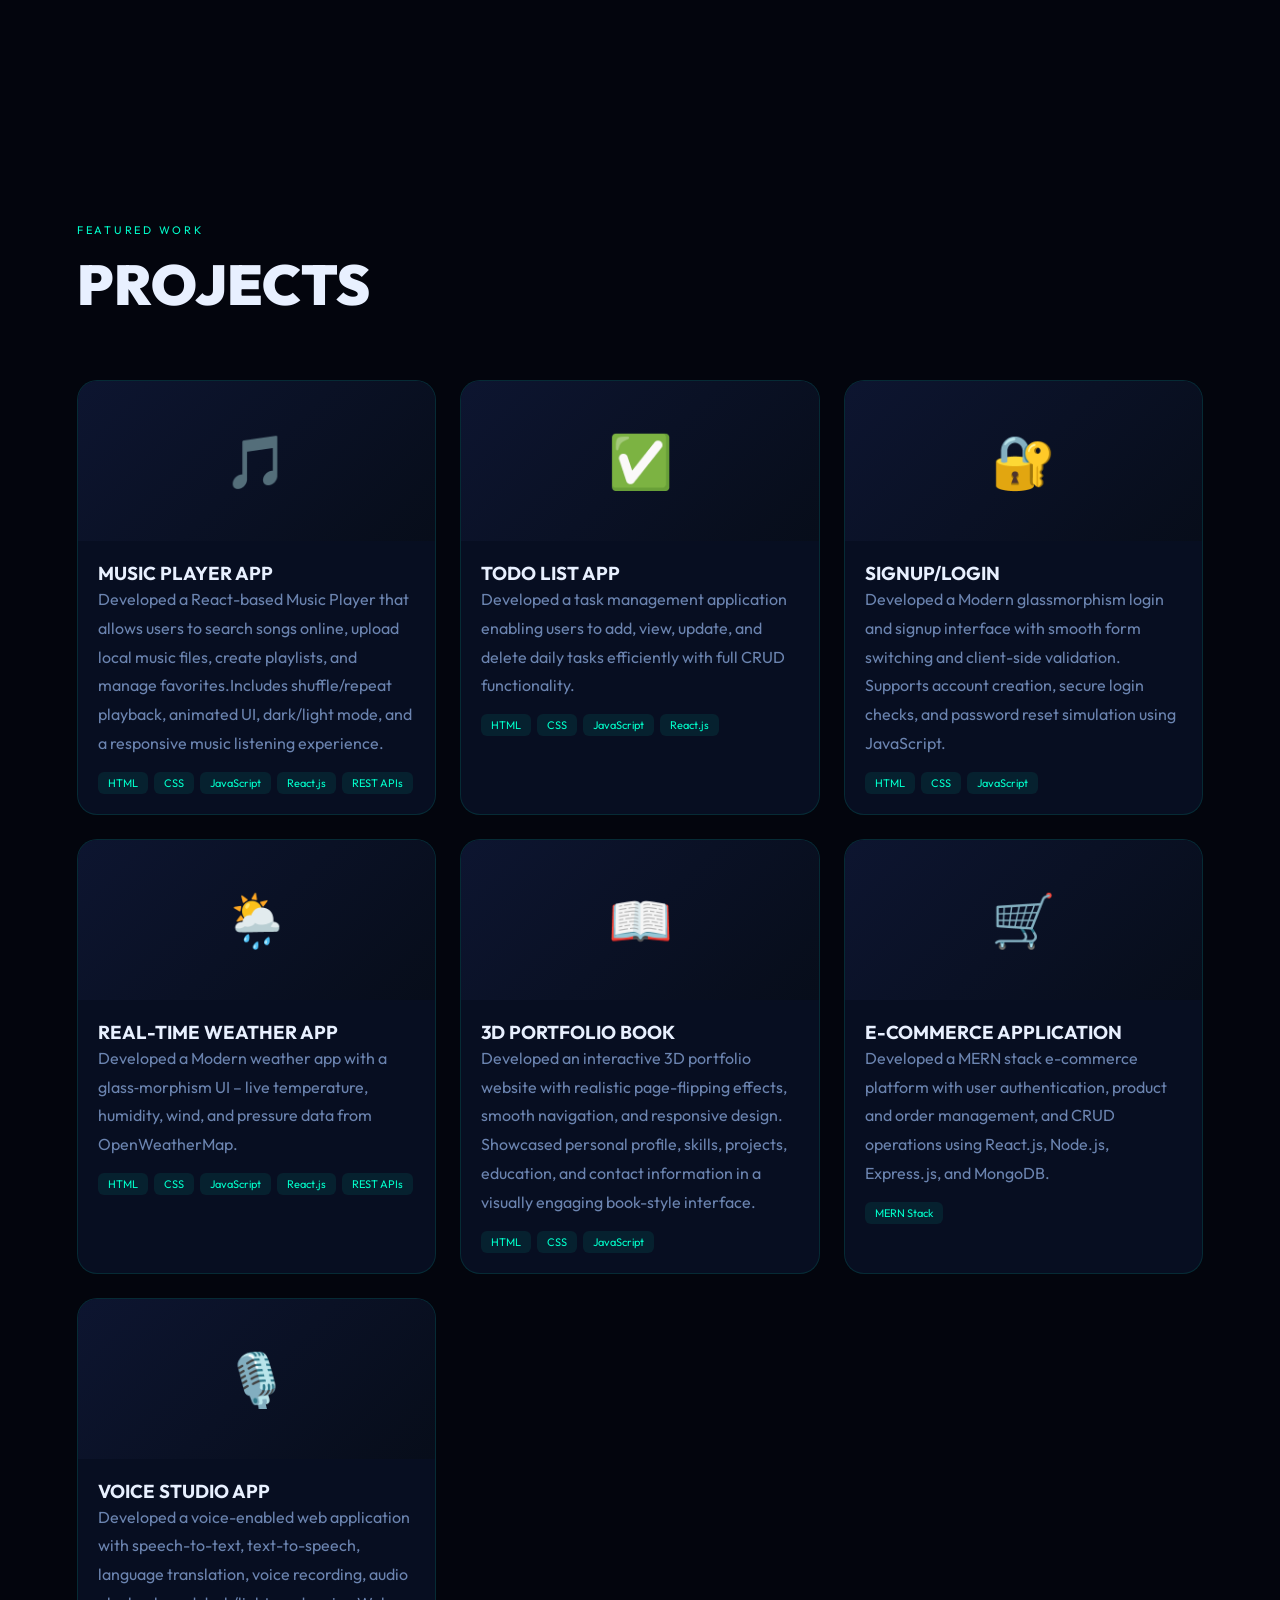
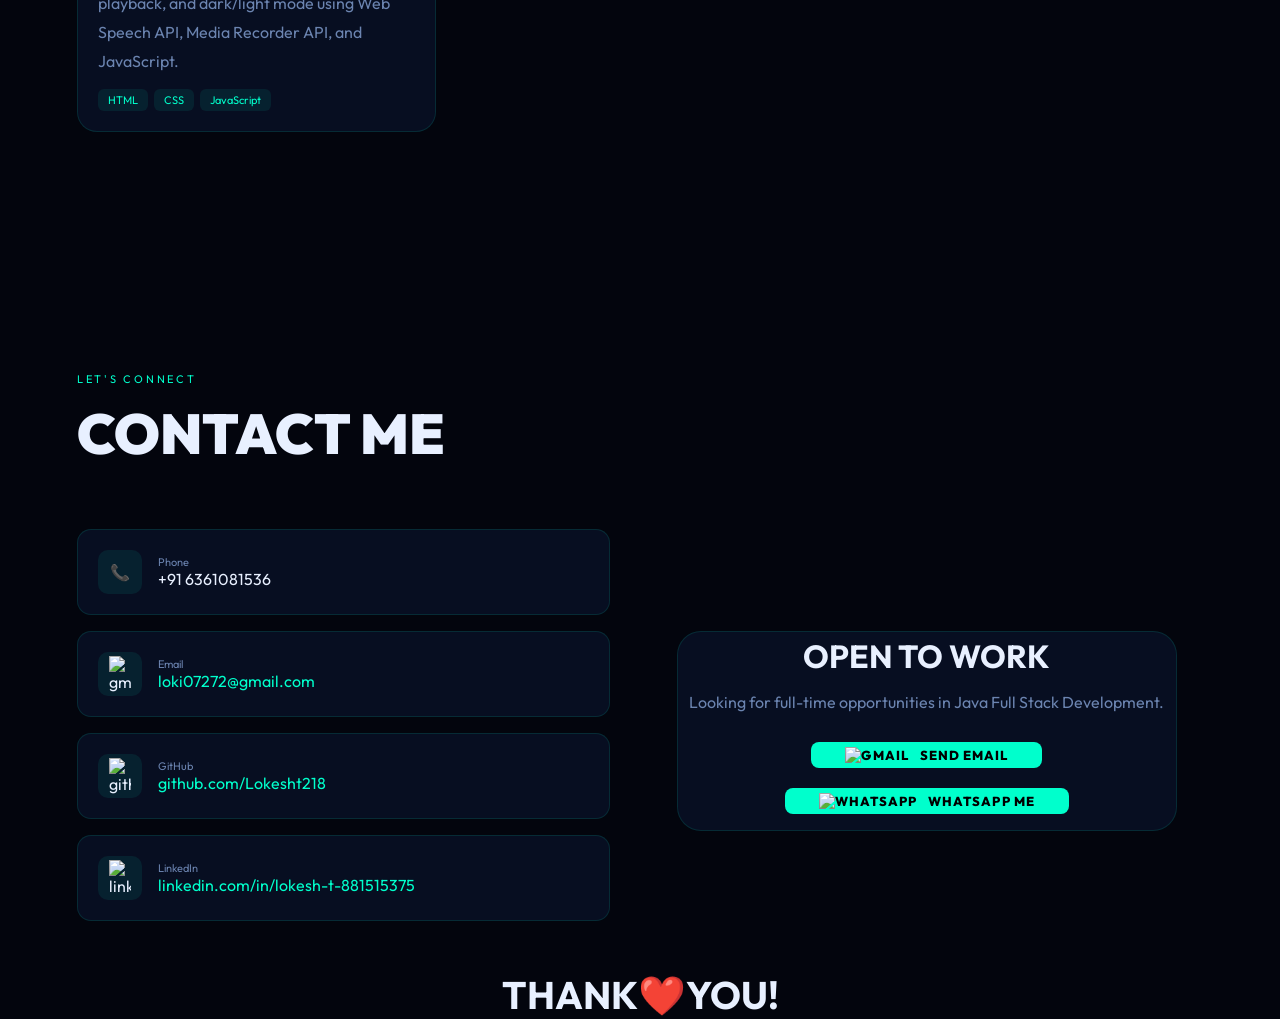
==== commit 36b099c3: "Update index.html" ====
--- a/index.html
+++ b/index.html
@@ -420,7 +420,7 @@
 
   <div class="proj-body">
 
-    <h3>Real-Time WEATHER APP</h3>
+    <h3>REAL-TIME WEATHER APP</h3>
 
     <p>Developed a Modern weather app with a glass‑morphism UI – live temperature, humidity, wind, and pressure data from OpenWeatherMap.</p>
 
@@ -493,7 +493,7 @@
 
       <div class="proj-body">
 
-        <h3>Voice Studio App</h3>
+        <h3>VOICE STUDIO APP</h3>
 
         <p>Developed a voice-enabled web application with speech-to-text, text-to-speech, language translation, voice recording, audio playback, and dark/light mode using Web Speech API, Media Recorder API, and JavaScript.</p>
 
@@ -620,4 +620,4 @@
 <script src="script.js"></script>
 
 </body>
-</html>+</html>
